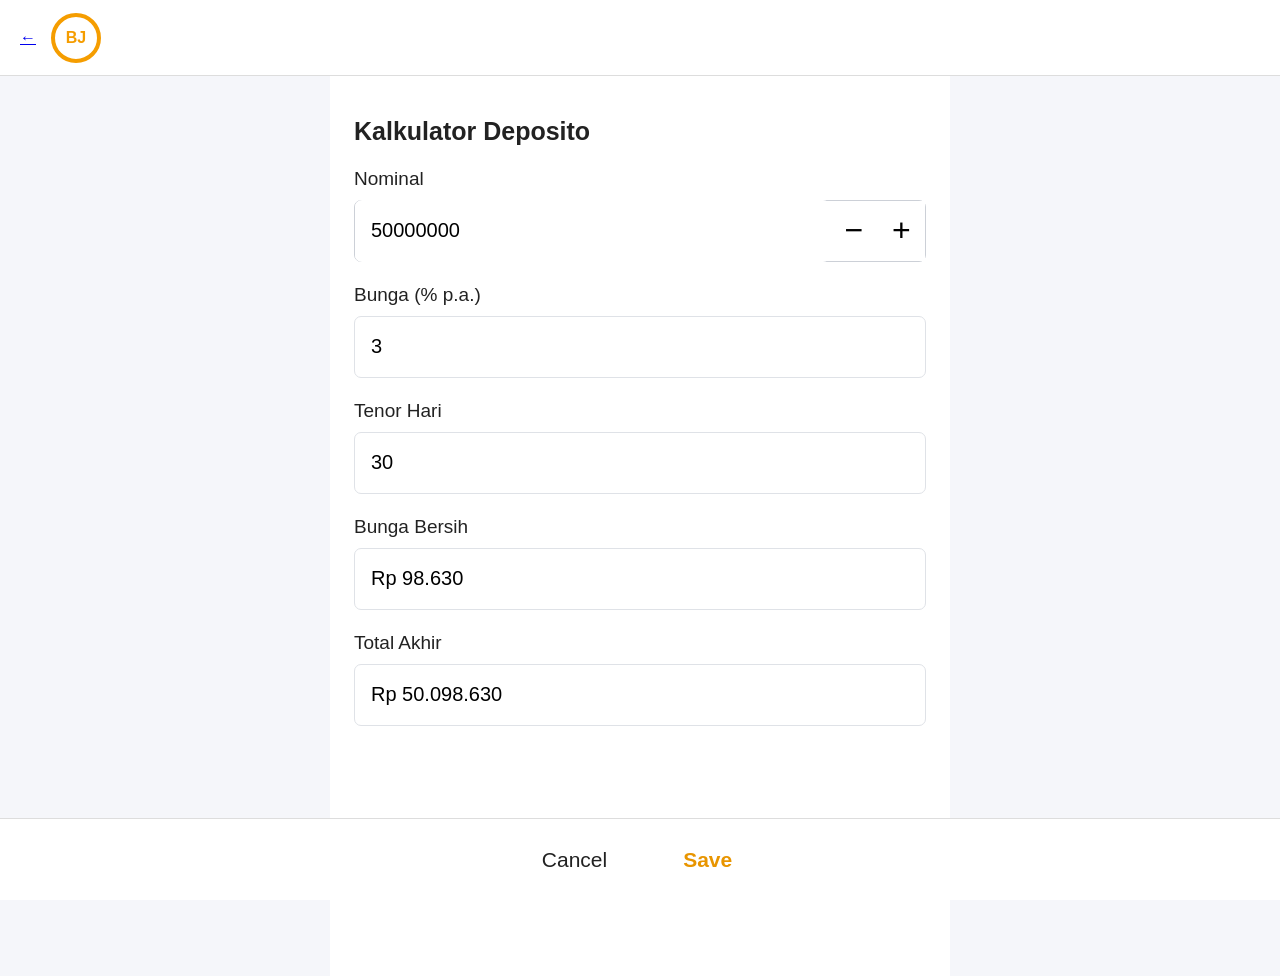
==== deposito.html @ 41fcde80 "first commit" ====
<!doctype html><html lang="id"><head><meta charset="utf-8"><meta name="viewport" content="width=device-width,initial-scale=1"><title>Kalkulator Deposito</title><link rel="stylesheet" href="style.css"></head><body><header class="appbar"><a href="index.html">←</a><div class="brand">BJ</div></header><main class="calc"><h1>Kalkulator Deposito</h1><label>Nominal</label><div class="row"><input id="nominal" value="50000000"><button onclick="step('nominal',-1000000)">−</button><button onclick="step('nominal',1000000)">+</button></div><label>Bunga (% p.a.)</label><input id="rate" class="field" type="number" value="3"><label>Tenor Hari</label><input id="days" class="field" type="number" value="30"><label>Bunga Bersih</label><input id="net" class="field" readonly><label>Total Akhir</label><input id="total" class="field" readonly></main><footer class="bottom"><a href="index.html">Cancel</a><button onclick="saveCurrent()">Save</button></footer><script src="common.js"></script><script>['nominal','rate','days'].forEach(i=>document.getElementById(i).oninput=calc);function calc(){let x=n('nominal'),r=+rate.value||0,d=+days.value||0,b=x*r/100*d/365*.8;net.value=rp(b);total.value=rp(x+b)}calc()</script></body></html>
---- style.css ----
*{box-sizing:border-box}body{margin:0;font-family:Arial,sans-serif;background:#f5f6fa;color:#222}.appbar{height:76px;background:#fff;display:flex;align-items:center;gap:15px;padding:0 20px;border-bottom:1px solid #ddd}.brand{width:50px;height:50px;border-radius:50%;display:grid;place-items:center;border:4px solid #f59d00;color:#f59d00;font-weight:800}.menu,.calc{max-width:620px;margin:auto;background:#fff;min-height:100vh}.menu a{display:block;padding:22px;border-bottom:1px solid #ddd;color:#111;text-decoration:none;font-size:20px;font-weight:700}.menu span{display:block;font-size:14px;color:#666;margin-top:6px;font-weight:400}.calc{padding:24px 24px 120px}h1{font-size:25px}label{display:block;font-size:19px;margin:22px 0 10px}.row{height:62px;border:1px solid #ccd0d7;border-radius:7px;display:flex;align-items:center}.row input,.field{width:100%;height:62px;border:1px solid #dfe2e7;border-radius:7px;padding:0 16px;font-size:20px;background:#fff}.row input{border:0;outline:0}.row button{width:55px;height:100%;border:0;background:#fff;font-size:32px}.tenors{display:grid;grid-template-columns:repeat(5,1fr);gap:8px}.tenors button{height:62px;border:1px solid #ddd;background:#f7f7f7;font-size:19px}.tenors button.active{background:#ffa000;border-color:#ffa000}.bottom{position:fixed;left:0;right:0;bottom:0;height:82px;background:#fff;border-top:1px solid #ddd;display:flex;justify-content:center;align-items:center;gap:70px}.bottom a,.bottom button{font-size:21px;text-decoration:none;border:0;background:none;color:#222}.bottom button{color:#e89500;font-weight:700}.note{font-size:12px;color:#777;line-height:1.5;margin-top:20px}
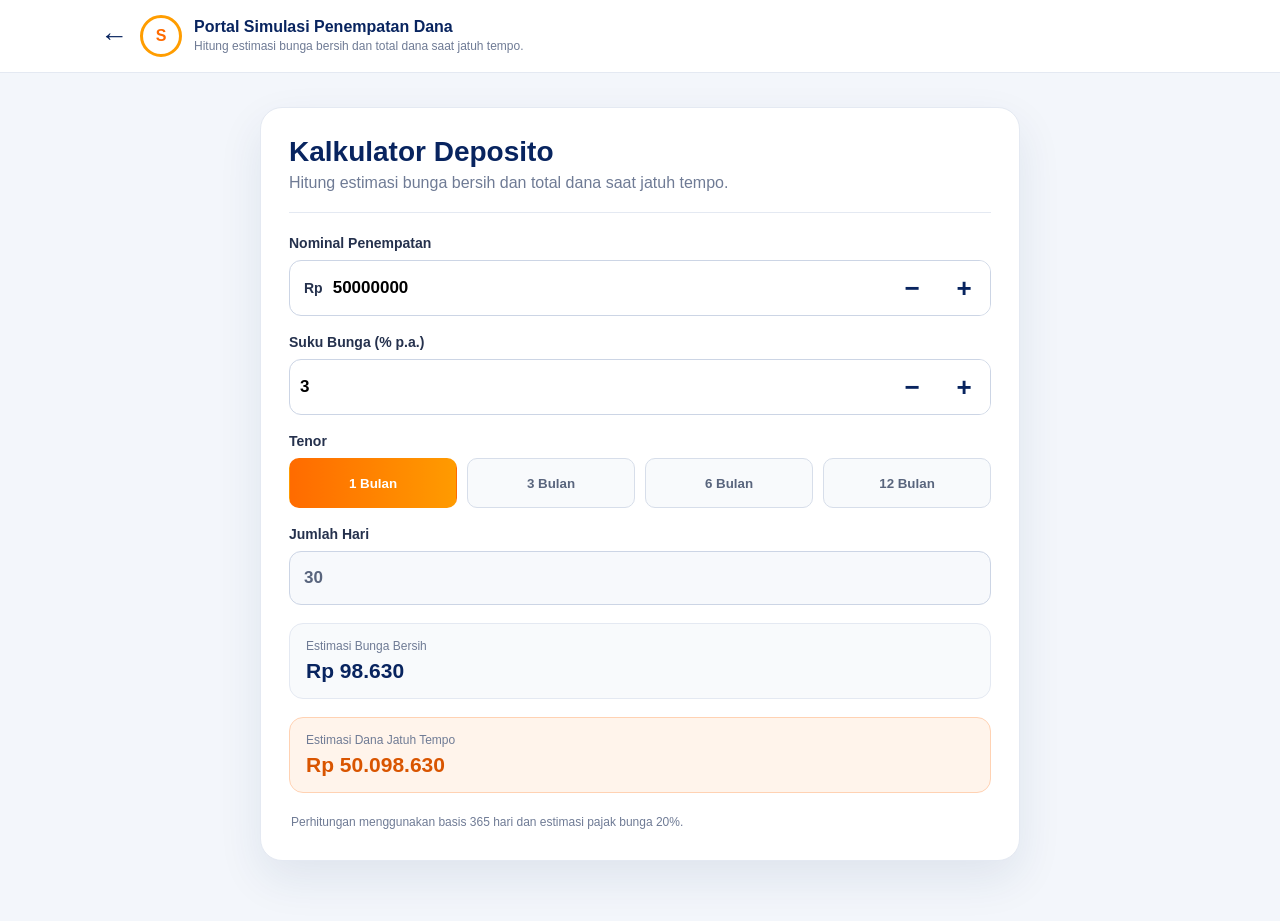
==== commit 9eb88fc9: "update portal simulasi orange" ====
--- a/deposito.html
+++ b/deposito.html
@@ -1 +1,74 @@
-<!doctype html><html lang="id"><head><meta charset="utf-8"><meta name="viewport" content="width=device-width,initial-scale=1"><title>Kalkulator Deposito</title><link rel="stylesheet" href="style.css"></head><body><header class="appbar"><a href="index.html">←</a><div class="brand">BJ</div></header><main class="calc"><h1>Kalkulator Deposito</h1><label>Nominal</label><div class="row"><input id="nominal" value="50000000"><button onclick="step('nominal',-1000000)">−</button><button onclick="step('nominal',1000000)">+</button></div><label>Bunga (% p.a.)</label><input id="rate" class="field" type="number" value="3"><label>Tenor Hari</label><input id="days" class="field" type="number" value="30"><label>Bunga Bersih</label><input id="net" class="field" readonly><label>Total Akhir</label><input id="total" class="field" readonly></main><footer class="bottom"><a href="index.html">Cancel</a><button onclick="saveCurrent()">Save</button></footer><script src="common.js"></script><script>['nominal','rate','days'].forEach(i=>document.getElementById(i).oninput=calc);function calc(){let x=n('nominal'),r=+rate.value||0,d=+days.value||0,b=x*r/100*d/365*.8;net.value=rp(b);total.value=rp(x+b)}calc()</script></body></html>+<!doctype html>
+<html lang="id">
+<head>
+  <meta charset="utf-8">
+  <meta name="viewport" content="width=device-width,initial-scale=1">
+  <title>Kalkulator Deposito</title>
+  <link rel="stylesheet" href="assets/style.css">
+</head>
+<body class="calc-body">
+<header class="topbar">
+  <div class="page-wrap topbar-inner">
+    <a class="back" href="index.html" aria-label="Kembali">←</a>
+    <div class="mini-brand">S</div>
+    <div>
+      <strong>Portal Simulasi Penempatan Dana</strong>
+      <span>Hitung estimasi bunga bersih dan total dana saat jatuh tempo.</span>
+    </div>
+  </div>
+</header>
+<main class="page-wrap calc-page">
+  <section class="calc-card">
+    <div class="calc-title">
+      <h1>Kalkulator Deposito</h1>
+      <p>Hitung estimasi bunga bersih dan total dana saat jatuh tempo.</p>
+    </div>
+    
+    <div class="form-grid">
+      <label>Nominal Penempatan
+        <div class="stepper">
+          <span>Rp</span><input id="nominal" inputmode="numeric" value="50000000">
+          <button type="button" data-step="-1000000">−</button>
+          <button type="button" data-step="1000000">+</button>
+        </div>
+      </label>
+
+      <label>Suku Bunga (% p.a.)
+        <div class="stepper">
+          <input id="rate" type="number" value="3" step="0.25">
+          <button type="button" data-rate="-0.25">−</button>
+          <button type="button" data-rate="0.25">+</button>
+        </div>
+      </label>
+
+      <label>Tenor
+        <div class="tenor-row">
+          <button class="tenor active" data-days="30">1 Bulan</button>
+          <button class="tenor" data-days="90">3 Bulan</button>
+          <button class="tenor" data-days="180">6 Bulan</button>
+          <button class="tenor" data-days="365">12 Bulan</button>
+        </div>
+      </label>
+
+      <label>Jumlah Hari
+        <input id="days" class="readonly" readonly>
+      </label>
+
+      <div class="result-box">
+        <span>Estimasi Bunga Bersih</span>
+        <strong id="interest"></strong>
+      </div>
+
+      <div class="result-box accent">
+        <span>Estimasi Dana Jatuh Tempo</span>
+        <strong id="total"></strong>
+      </div>
+    </div>
+    <p class="note">Perhitungan menggunakan basis 365 hari dan estimasi pajak bunga 20%.</p>
+    
+  </section>
+</main>
+<script src="assets/common.js"></script>
+<script src="assets/deposito.js"></script>
+</body>
+</html>
--- a/assets/style.css
+++ b/assets/style.css
@@ -0,0 +1,24 @@
+*{box-sizing:border-box}
+:root{--orange:#ff6b00;--orange2:#ff9d32;--navy:#08245f;--text:#25314d;--muted:#6f7b95;--line:#e4e9f2;--bg:#f3f6fb}
+body{margin:0;font-family:Inter,Segoe UI,Arial,sans-serif;color:var(--text);background:var(--bg)}
+.wrap,.page-wrap{width:min(1080px,calc(100% - 36px));margin:auto}
+.hero{background:linear-gradient(115deg,var(--orange),var(--orange2));color:#fff;padding:34px 0 95px}
+.brand-row{display:flex;align-items:center;gap:12px;font-weight:800}.brand-mark,.mini-brand{display:grid;place-items:center;background:#fff;color:var(--orange);font-weight:900}
+.brand-mark{width:42px;height:42px;border-radius:12px;font-size:22px}.brand-name{font-size:16px}
+.hero h1{font-size:46px;line-height:1.08;margin:28px 0 8px;max-width:760px}.hero p{font-size:17px;line-height:1.6;max-width:700px;margin:0}
+.content{margin-top:-48px}.search-card{background:#fff;padding:14px;border-radius:18px;box-shadow:0 18px 45px rgba(25,52,100,.12)}
+.search-card input{width:100%;height:54px;border:1px solid #ccd5e5;border-radius:13px;padding:0 16px;font-size:15px;outline:none}
+.section-head{display:flex;align-items:center;justify-content:space-between;margin:34px 2px 14px}.section-head h2{color:var(--navy);font-size:26px;margin:0}.section-head span{font-size:13px;color:var(--muted)}
+.grid{display:grid;grid-template-columns:repeat(2,minmax(0,1fr));gap:18px}.card{background:#fff;border:1px solid var(--line);border-radius:18px;padding:20px;box-shadow:0 10px 28px rgba(20,45,90,.06);display:flex;flex-direction:column;min-height:300px}
+.icon{width:48px;height:48px;border-radius:14px;display:grid;place-items:center;font-size:23px}.orange-soft{background:#fff0e5}.blue-soft{background:#eaf0ff}.pink-soft{background:#ffe9f0}.purple-soft{background:#f1eaff}
+.status{align-self:flex-start;margin:12px 0 8px;background:#eaf9ef;color:#138a43;font-size:12px;font-weight:800;padding:6px 10px;border-radius:999px}.card h3{font-size:20px;color:var(--navy);margin:5px 0 8px}.card p{margin:0 0 20px;color:var(--muted);line-height:1.55;font-size:14px}.primary-btn{margin-top:auto;background:linear-gradient(90deg,var(--orange),#ff7f00);color:#fff;text-decoration:none;text-align:center;font-weight:800;padding:14px;border-radius:12px}
+footer{text-align:center;color:var(--muted);font-size:12px;padding:56px 0 28px}
+.topbar{background:#fff;border-bottom:1px solid var(--line);position:sticky;top:0;z-index:10}.topbar-inner{height:72px;display:flex;align-items:center;gap:12px}.back{font-size:28px;text-decoration:none;color:var(--navy)}.mini-brand{width:42px;height:42px;border:3px solid #ff9d00;border-radius:50%}.topbar strong{display:block;color:var(--navy)}.topbar span{font-size:12px;color:var(--muted)}
+.calc-page{padding:34px 0 60px}.calc-card{max-width:760px;margin:auto;background:#fff;border:1px solid var(--line);border-radius:22px;padding:28px;box-shadow:0 18px 45px rgba(25,52,100,.09)}
+.calc-title{padding-bottom:20px;border-bottom:1px solid var(--line)}.calc-title h1{margin:0 0 6px;color:var(--navy);font-size:28px}.calc-title p{margin:0;color:var(--muted)}
+.form-grid{display:grid;gap:18px;margin-top:22px}label{font-weight:700;color:var(--text);font-size:14px}input{font:inherit}
+label>input,.readonly{width:100%;height:54px;border:1px solid #ccd5e5;border-radius:12px;padding:0 14px;margin-top:9px;background:#fff;font-size:17px}.readonly{background:#f7f9fc;color:#59657d}
+.stepper{display:flex;align-items:center;height:56px;border:1px solid #ccd5e5;border-radius:12px;overflow:hidden;margin-top:9px;background:#fff}.stepper span{padding-left:14px;font-weight:700}.stepper input{flex:1;border:0;outline:0;padding:0 10px;font-size:17px;min-width:0}.stepper button{width:52px;height:100%;border:0;background:#fff;font-size:26px;font-weight:700;color:var(--navy);cursor:pointer}
+.tenor-row{display:grid;grid-template-columns:repeat(4,1fr);gap:10px;margin-top:9px}.tenor-row.five{grid-template-columns:repeat(5,1fr)}.tenor{height:50px;border:1px solid #d7deea;border-radius:10px;background:#f8fafc;font-weight:800;color:#59657d;cursor:pointer}.tenor.active{background:linear-gradient(90deg,var(--orange),#ff9b00);border-color:transparent;color:#fff}
+.result-box{border:1px solid var(--line);border-radius:14px;padding:15px 16px;background:#f8fafc}.result-box span{display:block;font-size:12px;color:var(--muted);margin-bottom:6px}.result-box strong{font-size:21px;color:var(--navy)}.result-box.accent{background:#fff4eb;border-color:#ffd2b3}.result-box.accent strong{color:#d95500}.note{font-size:12px;line-height:1.55;color:var(--muted);margin:20px 2px 0}
+@media(max-width:720px){.hero{padding:26px 0 78px}.hero h1{font-size:34px}.grid{grid-template-columns:1fr}.section-head{align-items:flex-end}.calc-card{padding:20px;border-radius:16px}.tenor-row,.tenor-row.five{grid-template-columns:repeat(2,1fr)}}
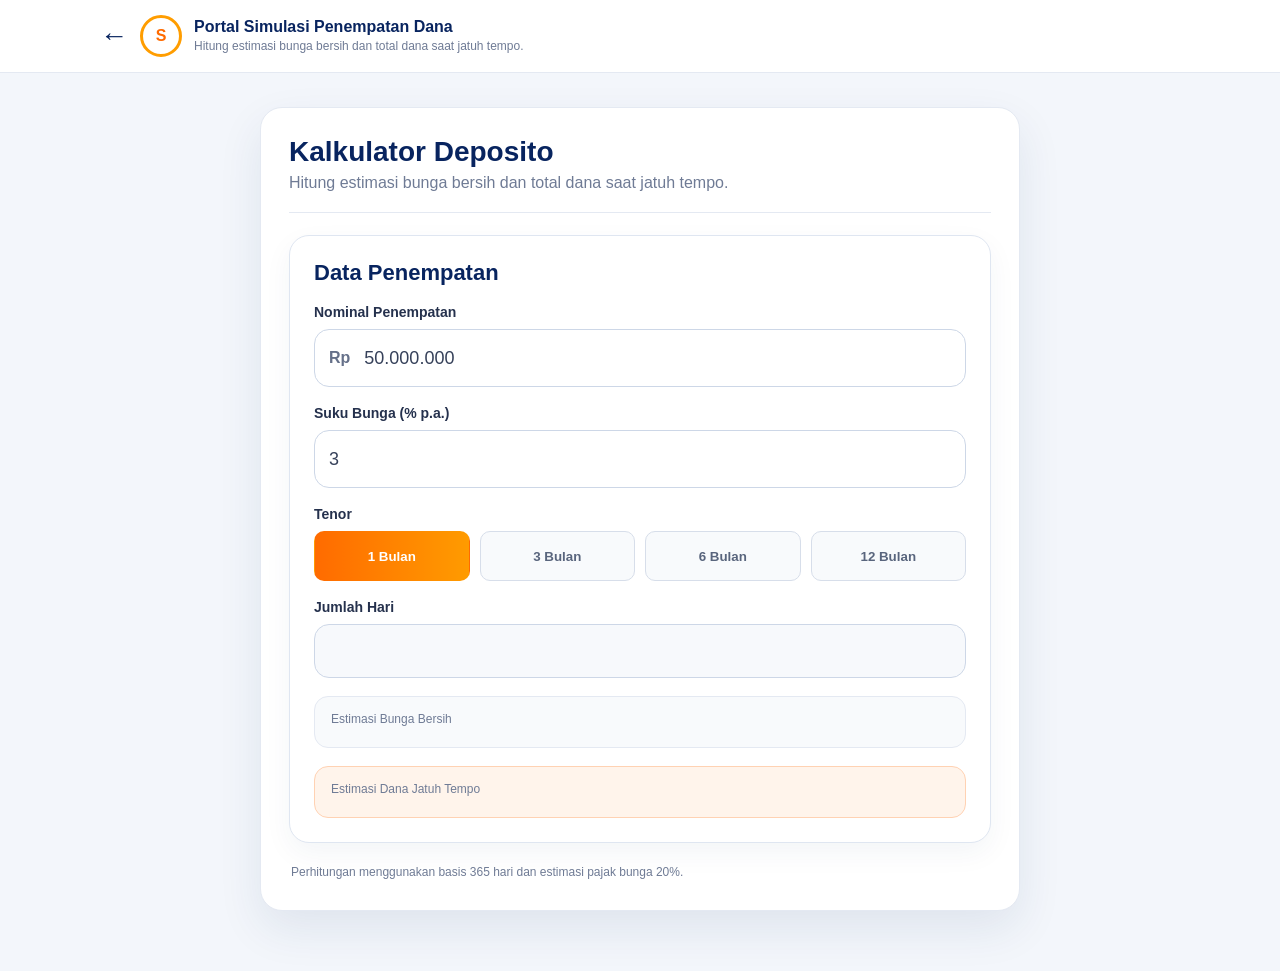
==== commit a08b1977: "update modern input UI" ====
--- a/deposito.html
+++ b/deposito.html
@@ -24,20 +24,22 @@
       <p>Hitung estimasi bunga bersih dan total dana saat jatuh tempo.</p>
     </div>
     
-    <div class="form-grid">
+    <section class="data-panel">
+  <h2>Data Penempatan</h2>
+  <div class="form-grid">
       <label>Nominal Penempatan
-        <div class="stepper">
+        <div class="clean-input">
           <span>Rp</span><input id="nominal" inputmode="numeric" value="50000000">
-          <button type="button" data-step="-1000000">−</button>
-          <button type="button" data-step="1000000">+</button>
+          
+          
         </div>
       </label>
 
       <label>Suku Bunga (% p.a.)
-        <div class="stepper">
+        <div class="clean-input">
           <input id="rate" type="number" value="3" step="0.25">
-          <button type="button" data-rate="-0.25">−</button>
-          <button type="button" data-rate="0.25">+</button>
+          
+          
         </div>
       </label>
 
@@ -64,6 +66,7 @@
         <strong id="total"></strong>
       </div>
     </div>
+</section>
     <p class="note">Perhitungan menggunakan basis 365 hari dan estimasi pajak bunga 20%.</p>
     
   </section>
--- a/assets/style.css
+++ b/assets/style.css
@@ -22,3 +22,232 @@
 .tenor-row{display:grid;grid-template-columns:repeat(4,1fr);gap:10px;margin-top:9px}.tenor-row.five{grid-template-columns:repeat(5,1fr)}.tenor{height:50px;border:1px solid #d7deea;border-radius:10px;background:#f8fafc;font-weight:800;color:#59657d;cursor:pointer}.tenor.active{background:linear-gradient(90deg,var(--orange),#ff9b00);border-color:transparent;color:#fff}
 .result-box{border:1px solid var(--line);border-radius:14px;padding:15px 16px;background:#f8fafc}.result-box span{display:block;font-size:12px;color:var(--muted);margin-bottom:6px}.result-box strong{font-size:21px;color:var(--navy)}.result-box.accent{background:#fff4eb;border-color:#ffd2b3}.result-box.accent strong{color:#d95500}.note{font-size:12px;line-height:1.55;color:var(--muted);margin:20px 2px 0}
 @media(max-width:720px){.hero{padding:26px 0 78px}.hero h1{font-size:34px}.grid{grid-template-columns:1fr}.section-head{align-items:flex-end}.calc-card{padding:20px;border-radius:16px}.tenor-row,.tenor-row.five{grid-template-columns:repeat(2,1fr)}}
+
+/* Clean input fields: no plus/minus controls */
+.clean-input{
+  display:flex;
+  align-items:center;
+  min-height:56px;
+  border:1px solid #ccd5e5;
+  border-radius:12px;
+  overflow:hidden;
+  margin-top:9px;
+  background:#fff;
+  width:100%;
+}
+.clean-input > span{
+  padding-left:14px;
+  font-weight:800;
+  color:var(--navy);
+  white-space:nowrap;
+}
+.clean-input input{
+  width:100%;
+  min-width:0;
+  height:56px;
+  border:0;
+  outline:0;
+  padding:0 14px;
+  font-size:17px;
+  font-weight:700;
+  color:var(--navy);
+  background:transparent;
+}
+.clean-input input[type="number"]{
+  appearance:textfield;
+  -moz-appearance:textfield;
+}
+.clean-input input[type="number"]::-webkit-outer-spin-button,
+.clean-input input[type="number"]::-webkit-inner-spin-button{
+  -webkit-appearance:none;
+  margin:0;
+}
+
+/* Better phone responsiveness */
+@media(max-width:600px){
+  .wrap,.page-wrap{
+    width:min(100% - 24px,1080px);
+  }
+  .hero{
+    padding:22px 0 70px;
+  }
+  .brand-row{
+    gap:10px;
+  }
+  .brand-mark{
+    width:38px;
+    height:38px;
+    font-size:19px;
+  }
+  .brand-name{
+    font-size:14px;
+  }
+  .hero h1{
+    font-size:30px;
+    line-height:1.15;
+    margin-top:22px;
+  }
+  .hero p{
+    font-size:14px;
+  }
+  .content{
+    margin-top:-38px;
+  }
+  .search-card{
+    padding:10px;
+    border-radius:15px;
+  }
+  .search-card input{
+    height:50px;
+    font-size:14px;
+  }
+  .section-head h2{
+    font-size:22px;
+  }
+  .section-head span{
+    font-size:12px;
+  }
+  .grid{
+    grid-template-columns:1fr;
+    gap:14px;
+  }
+  .card{
+    min-height:auto;
+    padding:18px;
+  }
+  .primary-btn{
+    padding:13px;
+  }
+
+  .topbar-inner{
+    height:64px;
+  }
+  .topbar strong{
+    font-size:14px;
+  }
+  .topbar span{
+    display:none;
+  }
+  .mini-brand{
+    width:38px;
+    height:38px;
+  }
+  .calc-page{
+    padding:16px 0 28px;
+  }
+  .calc-card{
+    width:100%;
+    padding:18px 16px;
+    border-radius:16px;
+  }
+  .calc-title h1{
+    font-size:24px;
+  }
+  .calc-title p{
+    font-size:13px;
+    line-height:1.5;
+  }
+  .form-grid{
+    gap:16px;
+  }
+  label{
+    font-size:14px;
+  }
+  label>input,.readonly,
+  .clean-input{
+    min-height:54px;
+  }
+  .clean-input input{
+    height:54px;
+    font-size:16px;
+  }
+  .tenor-row,
+  .tenor-row.five{
+    grid-template-columns:repeat(2,minmax(0,1fr));
+    gap:8px;
+  }
+  .tenor{
+    height:48px;
+    font-size:14px;
+  }
+  .result-box{
+    padding:14px;
+  }
+  .result-box strong{
+    font-size:19px;
+    overflow-wrap:anywhere;
+  }
+}
+
+
+/* Modern form panel and input treatment */
+.data-panel{
+  margin-top:22px;
+  padding:24px;
+  border:1px solid #dfe6f1;
+  border-radius:20px;
+  background:#fff;
+  box-shadow:0 10px 28px rgba(25,52,100,.05);
+}
+.data-panel h2{
+  margin:0 0 18px;
+  color:var(--navy);
+  font-size:22px;
+  line-height:1.2;
+}
+.data-panel .form-grid{
+  margin-top:0;
+}
+
+.clean-input,
+label > input,
+.readonly{
+  border:1.5px solid #cdd7e7;
+  border-radius:15px;
+  background:#fff;
+  transition:border-color .18s ease, box-shadow .18s ease, background .18s ease;
+}
+.clean-input:focus-within,
+label > input:focus{
+  border-color:#ff6b00;
+  box-shadow:0 0 0 4px rgba(255,107,0,.14);
+  outline:none;
+}
+.clean-input > span{
+  color:#657089;
+  font-size:16px;
+  font-weight:800;
+}
+.clean-input input{
+  color:#36415a;
+  font-size:18px;
+  font-weight:500;
+}
+.clean-input input::placeholder{
+  color:#a3adbd;
+}
+.readonly{
+  background:#f7f9fc;
+}
+
+@media(max-width:600px){
+  .data-panel{
+    padding:18px 14px;
+    border-radius:16px;
+  }
+  .data-panel h2{
+    font-size:20px;
+    margin-bottom:14px;
+  }
+  .clean-input,
+  label > input,
+  .readonly{
+    border-radius:13px;
+  }
+  .clean-input > span{
+    font-size:15px;
+  }
+  .clean-input input{
+    font-size:16px;
+  }
+}
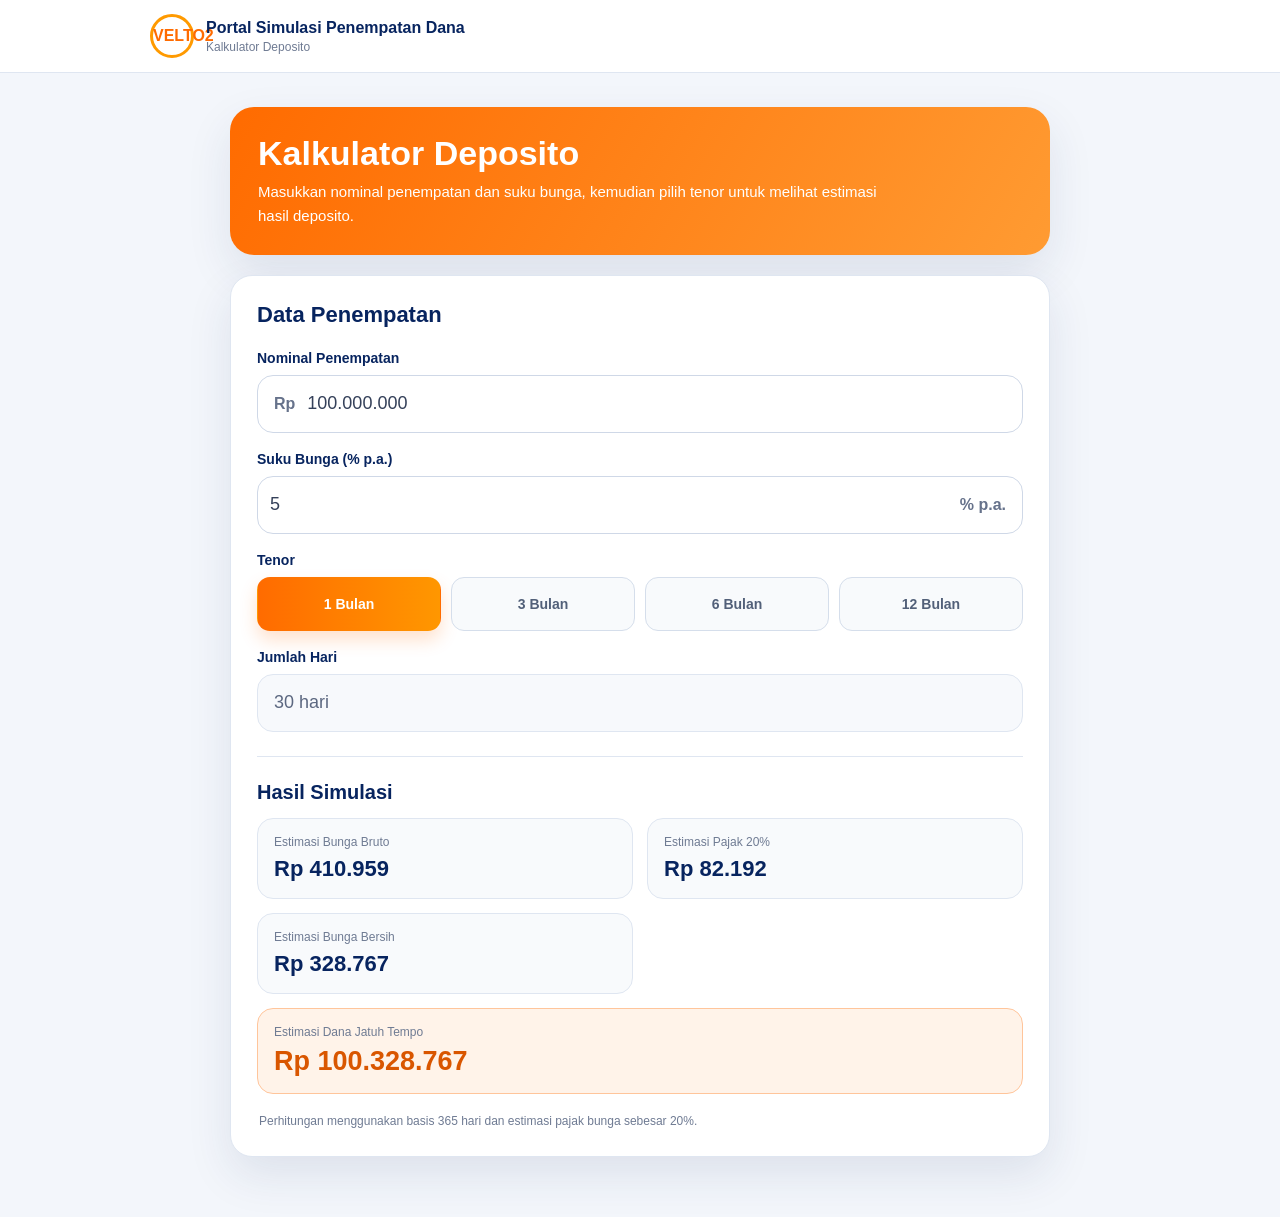
==== commit ea75d469: "Update deposito.html" ====
--- a/deposito.html
+++ b/deposito.html
@@ -1,77 +1,482 @@
 <!doctype html>
 <html lang="id">
 <head>
-  <meta charset="utf-8">
-  <meta name="viewport" content="width=device-width,initial-scale=1">
+  <meta charset="utf-8" />
+  <meta name="viewport" content="width=device-width, initial-scale=1" />
   <title>Kalkulator Deposito</title>
-  <link rel="stylesheet" href="assets/style.css">
+  <style>
+    :root{
+      --orange:#ff6b00;
+      --orange-dark:#d95600;
+      --orange-soft:#fff3e9;
+      --navy:#07245f;
+      --text:#27324b;
+      --muted:#6f7b93;
+      --line:#dfe6f1;
+      --bg:#f3f6fb;
+      --white:#ffffff;
+      --shadow:0 18px 45px rgba(26,51,95,.10);
+    }
+
+    *{box-sizing:border-box}
+
+    body{
+      margin:0;
+      font-family:Inter,Segoe UI,Arial,sans-serif;
+      color:var(--text);
+      background:var(--bg);
+    }
+
+    .topbar{
+      background:var(--white);
+      border-bottom:1px solid var(--line);
+      position:sticky;
+      top:0;
+      z-index:10;
+    }
+
+    .topbar-inner{
+      width:min(980px,calc(100% - 28px));
+      height:72px;
+      margin:auto;
+      display:flex;
+      align-items:center;
+      gap:12px;
+    }
+
+    .brand{
+      width:44px;
+      height:44px;
+      border:3px solid #ff9a00;
+      border-radius:50%;
+      display:grid;
+      place-items:center;
+      color:var(--orange);
+      font-weight:900;
+      background:#fff;
+    }
+
+    .brand-copy strong{
+      display:block;
+      color:var(--navy);
+      font-size:16px;
+    }
+
+    .brand-copy span{
+      display:block;
+      margin-top:3px;
+      color:var(--muted);
+      font-size:12px;
+    }
+
+    .page{
+      width:min(820px,calc(100% - 28px));
+      margin:34px auto 60px;
+    }
+
+    .hero-card{
+      background:linear-gradient(120deg,var(--orange),#ff9b32);
+      color:#fff;
+      border-radius:24px;
+      padding:28px;
+      box-shadow:var(--shadow);
+      margin-bottom:20px;
+    }
+
+    .hero-card h1{
+      margin:0 0 8px;
+      font-size:34px;
+      line-height:1.1;
+    }
+
+    .hero-card p{
+      margin:0;
+      font-size:15px;
+      line-height:1.55;
+      max-width:640px;
+    }
+
+    .panel{
+      background:var(--white);
+      border:1px solid var(--line);
+      border-radius:22px;
+      box-shadow:var(--shadow);
+      padding:26px;
+    }
+
+    .panel-title{
+      margin:0 0 22px;
+      color:var(--navy);
+      font-size:22px;
+    }
+
+    .form-grid{
+      display:grid;
+      grid-template-columns:1fr 1fr;
+      gap:18px;
+    }
+
+    .field.full{
+      grid-column:1 / -1;
+    }
+
+    label{
+      display:block;
+      margin-bottom:9px;
+      font-size:14px;
+      font-weight:800;
+      color:var(--navy);
+    }
+
+    .input-wrap{
+      display:flex;
+      align-items:center;
+      min-height:58px;
+      border:1.5px solid #cfd8e7;
+      border-radius:16px;
+      background:#fff;
+      transition:.18s ease;
+      overflow:hidden;
+    }
+
+    .input-wrap:focus-within{
+      border-color:var(--orange);
+      box-shadow:0 0 0 4px rgba(255,107,0,.13);
+    }
+
+    .prefix,.suffix{
+      color:#66728b;
+      font-weight:800;
+      white-space:nowrap;
+    }
+
+    .prefix{padding-left:16px}
+    .suffix{padding-right:16px}
+
+    .input-wrap input{
+      width:100%;
+      min-width:0;
+      border:0;
+      outline:0;
+      background:transparent;
+      padding:0 12px;
+      font-size:18px;
+      color:#35415a;
+      height:56px;
+    }
+
+    input[type="number"]{
+      appearance:textfield;
+      -moz-appearance:textfield;
+    }
+
+    input[type="number"]::-webkit-inner-spin-button,
+    input[type="number"]::-webkit-outer-spin-button{
+      -webkit-appearance:none;
+      margin:0;
+    }
+
+    .tenor-grid{
+      display:grid;
+      grid-template-columns:repeat(4,1fr);
+      gap:10px;
+    }
+
+    .tenor-btn{
+      height:54px;
+      border:1px solid #d5deeb;
+      border-radius:13px;
+      background:#f8fafc;
+      color:#526079;
+      font-weight:800;
+      font-size:14px;
+      cursor:pointer;
+      transition:.18s ease;
+    }
+
+    .tenor-btn:hover{
+      border-color:#ffb47e;
+      transform:translateY(-1px);
+    }
+
+    .tenor-btn.active{
+      border-color:transparent;
+      background:linear-gradient(90deg,var(--orange),#ff9700);
+      color:#fff;
+      box-shadow:0 9px 18px rgba(255,107,0,.20);
+    }
+
+    .readonly{
+      width:100%;
+      min-height:58px;
+      border:1.5px solid var(--line);
+      border-radius:16px;
+      background:#f7f9fc;
+      padding:0 16px;
+      color:#5c6880;
+      font-size:18px;
+    }
+
+    .result-section{
+      margin-top:24px;
+      padding-top:24px;
+      border-top:1px solid var(--line);
+    }
+
+    .result-title{
+      margin:0 0 14px;
+      color:var(--navy);
+      font-size:20px;
+    }
+
+    .result-grid{
+      display:grid;
+      grid-template-columns:repeat(2,1fr);
+      gap:14px;
+    }
+
+    .result-card{
+      border:1px solid var(--line);
+      border-radius:16px;
+      padding:16px;
+      background:#f8fafc;
+    }
+
+    .result-card span{
+      display:block;
+      color:var(--muted);
+      font-size:12px;
+      margin-bottom:7px;
+    }
+
+    .result-card strong{
+      display:block;
+      color:var(--navy);
+      font-size:22px;
+      overflow-wrap:anywhere;
+    }
+
+    .result-card.total{
+      grid-column:1 / -1;
+      background:var(--orange-soft);
+      border-color:#ffc59b;
+    }
+
+    .result-card.total strong{
+      color:var(--orange-dark);
+      font-size:27px;
+    }
+
+    .note{
+      margin:18px 2px 0;
+      color:var(--muted);
+      font-size:12px;
+      line-height:1.55;
+    }
+
+    @media(max-width:680px){
+      .topbar-inner{
+        height:64px;
+      }
+
+      .brand-copy span{
+        display:none;
+      }
+
+      .page{
+        margin-top:18px;
+      }
+
+      .hero-card{
+        padding:22px 18px;
+        border-radius:18px;
+      }
+
+      .hero-card h1{
+        font-size:28px;
+      }
+
+      .panel{
+        padding:18px 14px;
+        border-radius:18px;
+      }
+
+      .form-grid{
+        grid-template-columns:1fr;
+        gap:16px;
+      }
+
+      .field.full{
+        grid-column:auto;
+      }
+
+      .tenor-grid{
+        grid-template-columns:repeat(2,1fr);
+      }
+
+      .result-grid{
+        grid-template-columns:1fr;
+      }
+
+      .result-card.total{
+        grid-column:auto;
+      }
+
+      .result-card strong{
+        font-size:20px;
+      }
+
+      .result-card.total strong{
+        font-size:24px;
+      }
+    }
+  </style>
 </head>
-<body class="calc-body">
-<header class="topbar">
-  <div class="page-wrap topbar-inner">
-    <a class="back" href="index.html" aria-label="Kembali">←</a>
-    <div class="mini-brand">S</div>
-    <div>
-      <strong>Portal Simulasi Penempatan Dana</strong>
-      <span>Hitung estimasi bunga bersih dan total dana saat jatuh tempo.</span>
-    </div>
-  </div>
-</header>
-<main class="page-wrap calc-page">
-  <section class="calc-card">
-    <div class="calc-title">
-      <h1>Kalkulator Deposito</h1>
-      <p>Hitung estimasi bunga bersih dan total dana saat jatuh tempo.</p>
-    </div>
-    
-    <section class="data-panel">
-  <h2>Data Penempatan</h2>
-  <div class="form-grid">
-      <label>Nominal Penempatan
-        <div class="clean-input">
-          <span>Rp</span><input id="nominal" inputmode="numeric" value="50000000">
-          
-          
-        </div>
-      </label>
-
-      <label>Suku Bunga (% p.a.)
-        <div class="clean-input">
-          <input id="rate" type="number" value="3" step="0.25">
-          
-          
-        </div>
-      </label>
-
-      <label>Tenor
-        <div class="tenor-row">
-          <button class="tenor active" data-days="30">1 Bulan</button>
-          <button class="tenor" data-days="90">3 Bulan</button>
-          <button class="tenor" data-days="180">6 Bulan</button>
-          <button class="tenor" data-days="365">12 Bulan</button>
-        </div>
-      </label>
-
-      <label>Jumlah Hari
-        <input id="days" class="readonly" readonly>
-      </label>
-
-      <div class="result-box">
-        <span>Estimasi Bunga Bersih</span>
-        <strong id="interest"></strong>
-      </div>
-
-      <div class="result-box accent">
-        <span>Estimasi Dana Jatuh Tempo</span>
-        <strong id="total"></strong>
+<body>
+  <header class="topbar">
+    <div class="topbar-inner">
+      <div class="brand">VELTO2</div>
+      <div class="brand-copy">
+        <strong>Portal Simulasi Penempatan Dana</strong>
+        <span>Kalkulator Deposito</span>
       </div>
     </div>
-</section>
-    <p class="note">Perhitungan menggunakan basis 365 hari dan estimasi pajak bunga 20%.</p>
-    
-  </section>
-</main>
-<script src="assets/common.js"></script>
-<script src="assets/deposito.js"></script>
+  </header>
+
+  <main class="page">
+    <section class="hero-card">
+      <h1>Kalkulator Deposito</h1>
+      <p>Masukkan nominal penempatan dan suku bunga, kemudian pilih tenor untuk melihat estimasi hasil deposito.</p>
+    </section>
+
+    <section class="panel">
+      <h2 class="panel-title">Data Penempatan</h2>
+
+      <div class="form-grid">
+        <div class="field full">
+          <label for="nominal">Nominal Penempatan</label>
+          <div class="input-wrap">
+            <span class="prefix">Rp</span>
+            <input id="nominal" inputmode="numeric" value="100.000.000" autocomplete="off" />
+          </div>
+        </div>
+
+        <div class="field full">
+          <label for="rate">Suku Bunga (% p.a.)</label>
+          <div class="input-wrap">
+            <input id="rate" type="number" value="5" step="0.01" min="0" />
+            <span class="suffix">% p.a.</span>
+          </div>
+        </div>
+
+        <div class="field full">
+          <label>Tenor</label>
+          <div class="tenor-grid">
+            <button type="button" class="tenor-btn active" data-days="30">1 Bulan</button>
+            <button type="button" class="tenor-btn" data-days="90">3 Bulan</button>
+            <button type="button" class="tenor-btn" data-days="180">6 Bulan</button>
+            <button type="button" class="tenor-btn" data-days="365">12 Bulan</button>
+          </div>
+        </div>
+
+        <div class="field full">
+          <label for="days">Jumlah Hari</label>
+          <input id="days" class="readonly" value="30 hari" readonly />
+        </div>
+      </div>
+
+      <section class="result-section">
+        <h2 class="result-title">Hasil Simulasi</h2>
+        <div class="result-grid">
+          <div class="result-card">
+            <span>Estimasi Bunga Bruto</span>
+            <strong id="gross">Rp 0</strong>
+          </div>
+
+          <div class="result-card">
+            <span>Estimasi Pajak 20%</span>
+            <strong id="tax">Rp 0</strong>
+          </div>
+
+          <div class="result-card">
+            <span>Estimasi Bunga Bersih</span>
+            <strong id="net">Rp 0</strong>
+          </div>
+
+          <div class="result-card total">
+            <span>Estimasi Dana Jatuh Tempo</span>
+            <strong id="total">Rp 0</strong>
+          </div>
+        </div>
+      </section>
+
+      <p class="note">Perhitungan menggunakan basis 365 hari dan estimasi pajak bunga sebesar 20%.</p>
+    </section>
+  </main>
+
+  <script>
+    const nominalInput = document.getElementById('nominal');
+    const rateInput = document.getElementById('rate');
+    const daysInput = document.getElementById('days');
+    const grossEl = document.getElementById('gross');
+    const taxEl = document.getElementById('tax');
+    const netEl = document.getElementById('net');
+    const totalEl = document.getElementById('total');
+    const tenorButtons = [...document.querySelectorAll('.tenor-btn')];
+
+    let selectedDays = 30;
+
+    function onlyDigits(value){
+      return String(value).replace(/\D/g,'');
+    }
+
+    function formatNumber(value){
+      return Number(value || 0).toLocaleString('id-ID');
+    }
+
+    function rupiah(value){
+      return 'Rp ' + Math.round(value || 0).toLocaleString('id-ID');
+    }
+
+    function formatNominalInput(){
+      const raw = onlyDigits(nominalInput.value);
+      nominalInput.value = raw ? formatNumber(raw) : '';
+    }
+
+    function calculate(){
+      const nominal = Number(onlyDigits(nominalInput.value)) || 0;
+      const rate = Number(rateInput.value) || 0;
+
+      const gross = nominal * (rate / 100) * (selectedDays / 365);
+      const tax = gross * 0.20;
+      const net = gross - tax;
+      const total = nominal + net;
+
+      daysInput.value = selectedDays + ' hari';
+      grossEl.textContent = rupiah(gross);
+      taxEl.textContent = rupiah(tax);
+      netEl.textContent = rupiah(net);
+      totalEl.textContent = rupiah(total);
+    }
+
+    nominalInput.addEventListener('input', () => {
+      formatNominalInput();
+      calculate();
+    });
+
+    rateInput.addEventListener('input', calculate);
+
+    tenorButtons.forEach(button => {
+      button.addEventListener('click', () => {
+        tenorButtons.forEach(item => item.classList.remove('active'));
+        button.classList.add('active');
+        selectedDays = Number(button.dataset.days);
+        calculate();
+      });
+    });
+
+    formatNominalInput();
+    calculate();
+  </script>
 </body>
-</html>+</html>
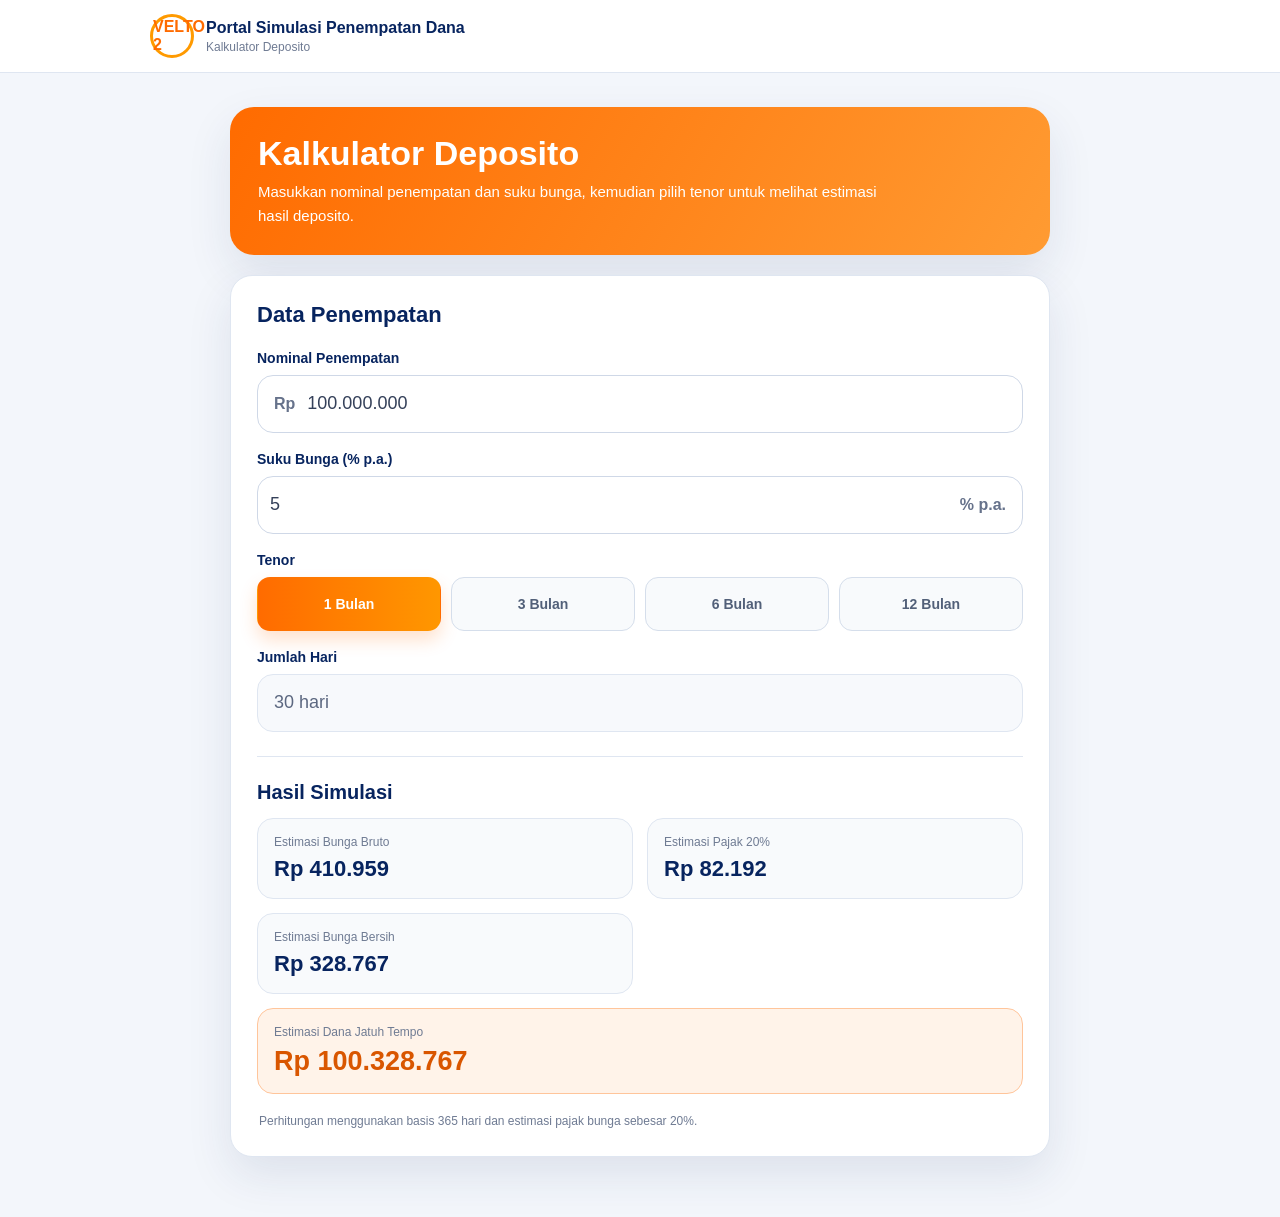
==== commit a870238f: "Update deposito.html" ====
--- a/deposito.html
+++ b/deposito.html
@@ -335,7 +335,7 @@
 <body>
   <header class="topbar">
     <div class="topbar-inner">
-      <div class="brand">VELTO2</div>
+      <div class="brand">VELTO 2</div>
       <div class="brand-copy">
         <strong>Portal Simulasi Penempatan Dana</strong>
         <span>Kalkulator Deposito</span>
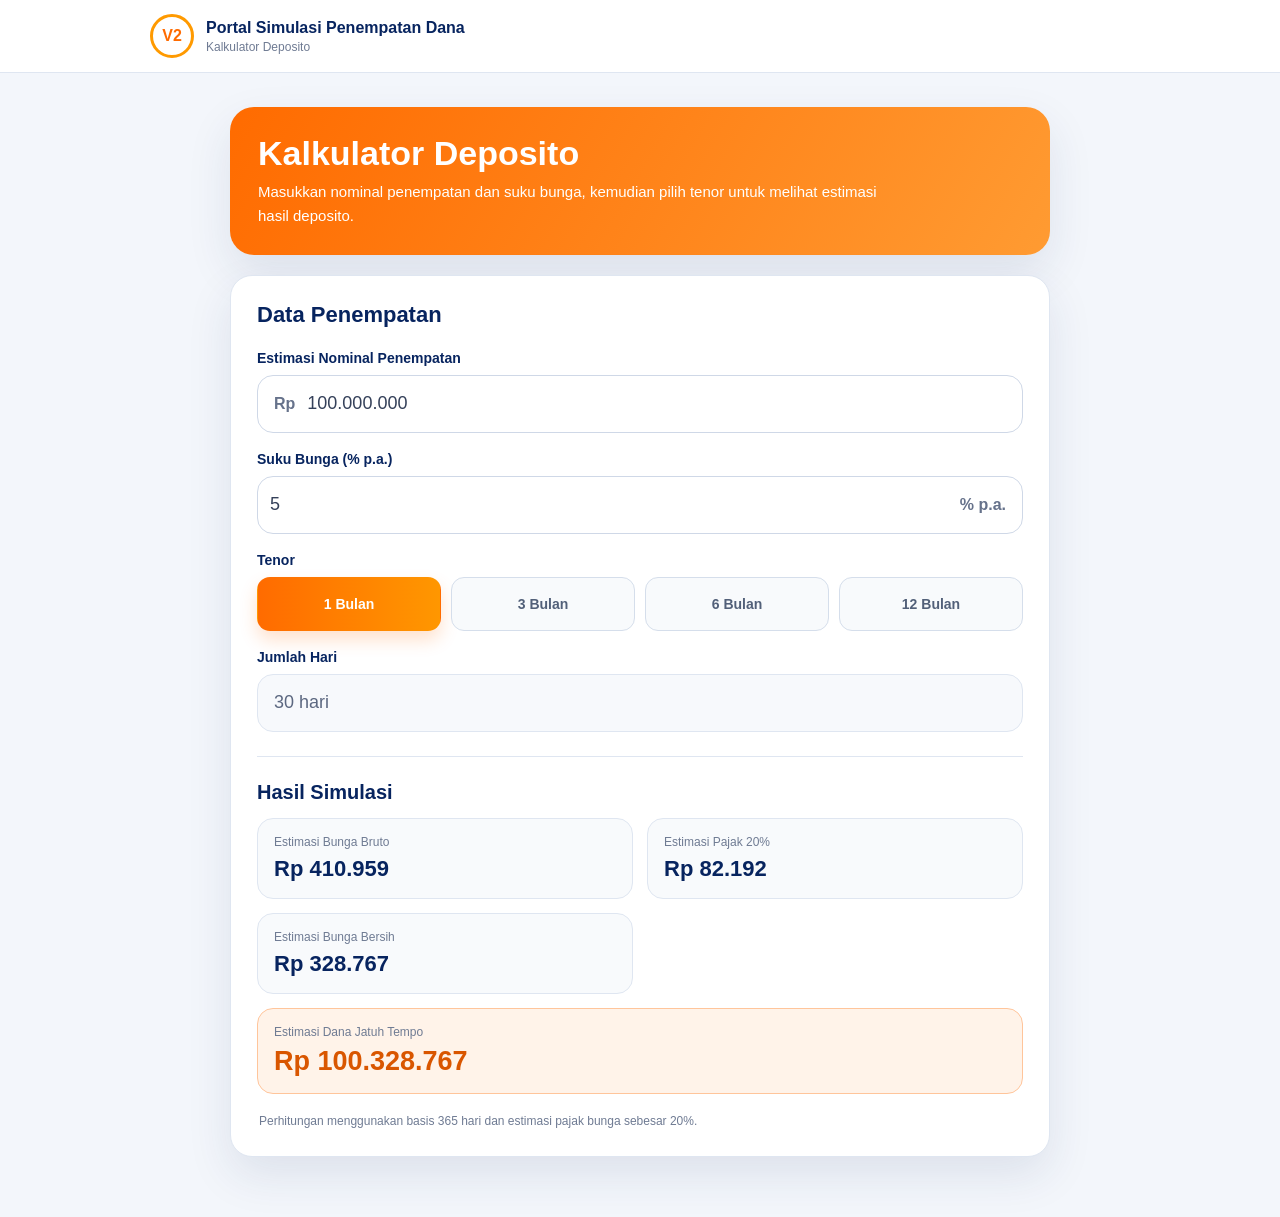
==== commit 2c81be30: "Update deposito.html" ====
--- a/deposito.html
+++ b/deposito.html
@@ -335,7 +335,7 @@
 <body>
   <header class="topbar">
     <div class="topbar-inner">
-      <div class="brand">VELTO 2</div>
+      <div class="brand">V2</div>
       <div class="brand-copy">
         <strong>Portal Simulasi Penempatan Dana</strong>
         <span>Kalkulator Deposito</span>
@@ -354,7 +354,7 @@
 
       <div class="form-grid">
         <div class="field full">
-          <label for="nominal">Nominal Penempatan</label>
+          <label for="nominal">Estimasi Nominal Penempatan</label>
           <div class="input-wrap">
             <span class="prefix">Rp</span>
             <input id="nominal" inputmode="numeric" value="100.000.000" autocomplete="off" />
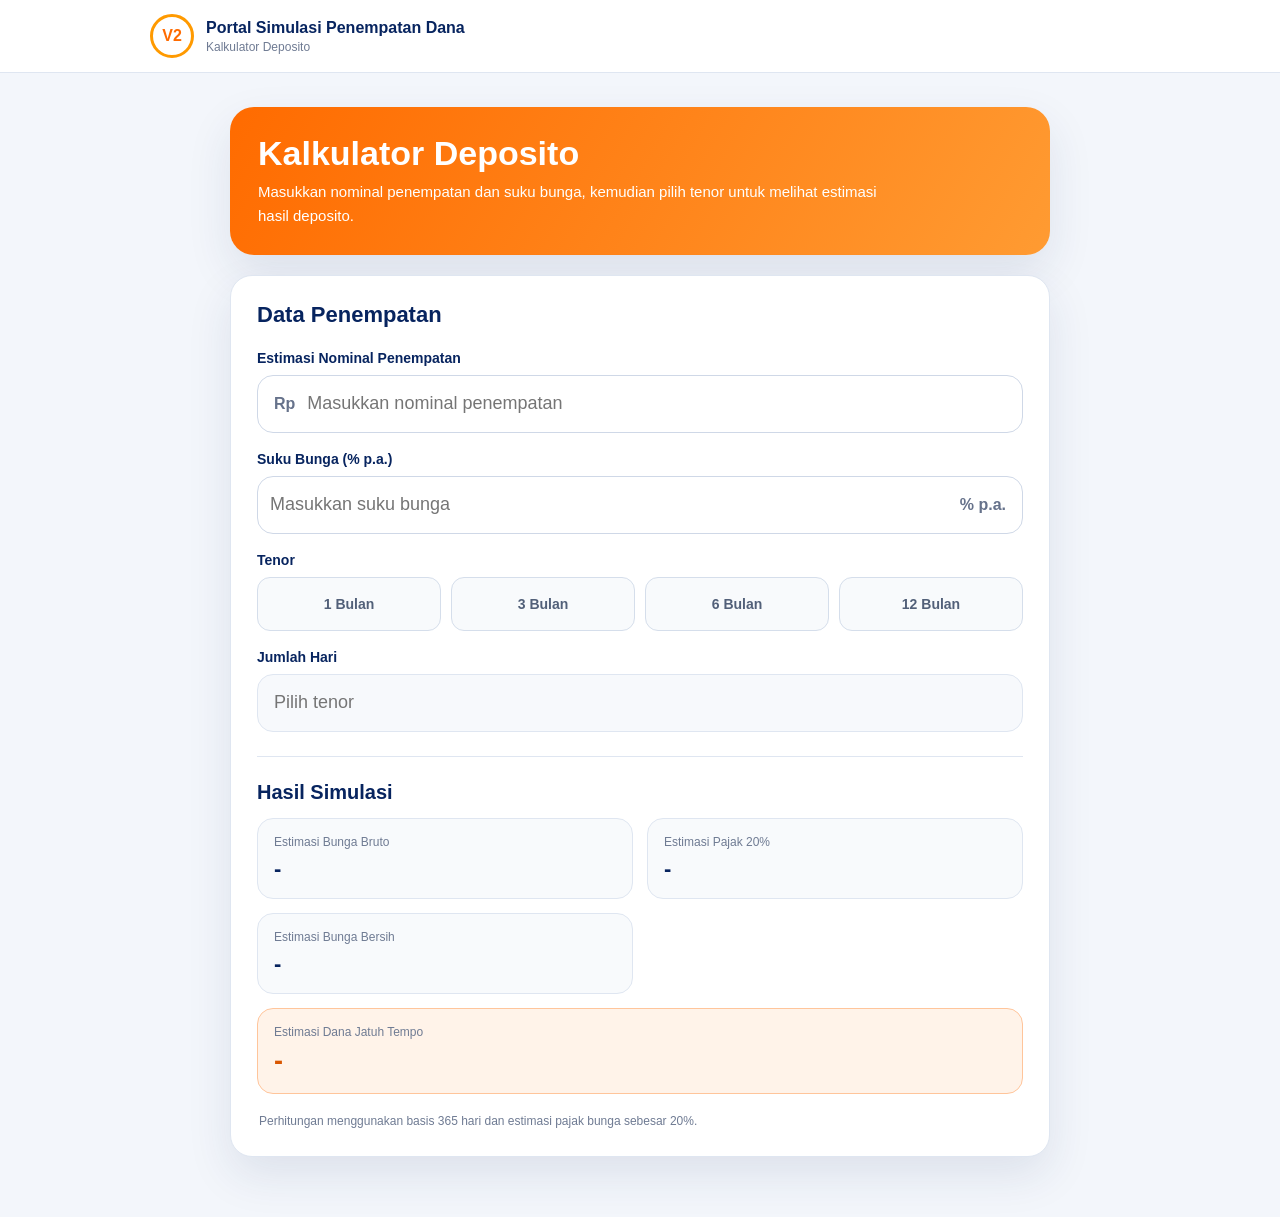
==== commit 4b51b6c0: "Update deposito.html" ====
--- a/deposito.html
+++ b/deposito.html
@@ -357,14 +357,14 @@
           <label for="nominal">Estimasi Nominal Penempatan</label>
           <div class="input-wrap">
             <span class="prefix">Rp</span>
-            <input id="nominal" inputmode="numeric" value="100.000.000" autocomplete="off" />
+            <input id="nominal" inputmode="numeric" value="" placeholder="Masukkan nominal penempatan" autocomplete="off" />
           </div>
         </div>
 
         <div class="field full">
           <label for="rate">Suku Bunga (% p.a.)</label>
           <div class="input-wrap">
-            <input id="rate" type="number" value="5" step="0.01" min="0" />
+            <input id="rate" type="number" value="" placeholder="Masukkan suku bunga" step="0.01" min="0" />
             <span class="suffix">% p.a.</span>
           </div>
         </div>
@@ -372,7 +372,7 @@
         <div class="field full">
           <label>Tenor</label>
           <div class="tenor-grid">
-            <button type="button" class="tenor-btn active" data-days="30">1 Bulan</button>
+            <button type="button" class="tenor-btn" data-days="30">1 Bulan</button>
             <button type="button" class="tenor-btn" data-days="90">3 Bulan</button>
             <button type="button" class="tenor-btn" data-days="180">6 Bulan</button>
             <button type="button" class="tenor-btn" data-days="365">12 Bulan</button>
@@ -381,7 +381,7 @@
 
         <div class="field full">
           <label for="days">Jumlah Hari</label>
-          <input id="days" class="readonly" value="30 hari" readonly />
+          <input id="days" class="readonly" value="" placeholder="Pilih tenor" readonly />
         </div>
       </div>
 
@@ -390,22 +390,22 @@
         <div class="result-grid">
           <div class="result-card">
             <span>Estimasi Bunga Bruto</span>
-            <strong id="gross">Rp 0</strong>
+            <strong id="gross">-</strong>
           </div>
 
           <div class="result-card">
             <span>Estimasi Pajak 20%</span>
-            <strong id="tax">Rp 0</strong>
+            <strong id="tax">-</strong>
           </div>
 
           <div class="result-card">
             <span>Estimasi Bunga Bersih</span>
-            <strong id="net">Rp 0</strong>
+            <strong id="net">-</strong>
           </div>
 
           <div class="result-card total">
             <span>Estimasi Dana Jatuh Tempo</span>
-            <strong id="total">Rp 0</strong>
+            <strong id="total">-</strong>
           </div>
         </div>
       </section>
@@ -424,7 +424,7 @@
     const totalEl = document.getElementById('total');
     const tenorButtons = [...document.querySelectorAll('.tenor-btn')];
 
-    let selectedDays = 30;
+    let selectedDays = 0;
 
     function onlyDigits(value){
       return String(value).replace(/\D/g,'');
@@ -443,16 +443,29 @@
       nominalInput.value = raw ? formatNumber(raw) : '';
     }
 
+    function resetResults(){
+      grossEl.textContent = '-';
+      taxEl.textContent = '-';
+      netEl.textContent = '-';
+      totalEl.textContent = '-';
+    }
+
     function calculate(){
       const nominal = Number(onlyDigits(nominalInput.value)) || 0;
       const rate = Number(rateInput.value) || 0;
+
+      daysInput.value = selectedDays ? selectedDays + ' hari' : '';
+
+      if(!nominal || !rate || !selectedDays){
+        resetResults();
+        return;
+      }
 
       const gross = nominal * (rate / 100) * (selectedDays / 365);
       const tax = gross * 0.20;
       const net = gross - tax;
       const total = nominal + net;
 
-      daysInput.value = selectedDays + ' hari';
       grossEl.textContent = rupiah(gross);
       taxEl.textContent = rupiah(tax);
       netEl.textContent = rupiah(net);
@@ -475,8 +488,7 @@
       });
     });
 
-    formatNominalInput();
-    calculate();
+
   </script>
 </body>
 </html>
